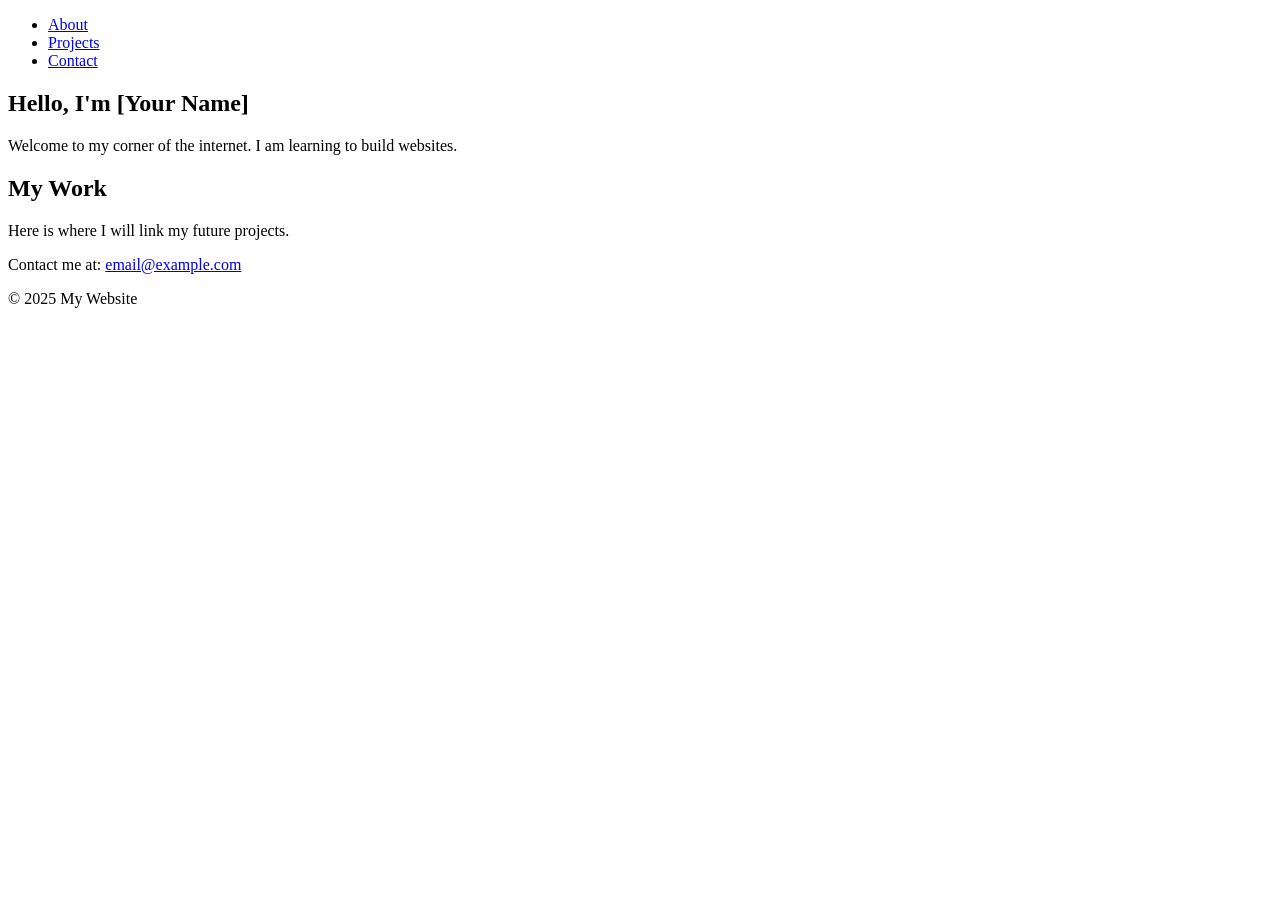
==== index.html @ 6fc8e417 "Add files via upload" ====
<!DOCTYPE html>
<html lang="en">
<head>
    <meta charset="UTF-8">
    <meta name="viewport" content="width=device-width, initial-scale=1.0">
    <title>My Personal Website</title>
    <link rel="stylesheet" href="style.css">
</head>
<body>

    <header>
        <nav>
            <ul>
                <li><a href="#about">About</a></li>
                <li><a href="#projects">Projects</a></li>
                <li><a href="#contact">Contact</a></li>
            </ul>
        </nav>
    </header>

    <main>
        <section id="about">
            <h1>Hello, I'm [Your Name]</h1>
            <p>Welcome to my corner of the internet. I am learning to build websites.</p>
        </section>

        <section id="projects">
            <h2>My Work</h2>
            <p>Here is where I will link my future projects.</p>
        </section>
    </main>

    <footer id="contact">
        <p>Contact me at: <a href="mailto:email@example.com">email@example.com</a></p>
        <p>&copy; 2025 My Website</p>
    </footer>

</body>
</html>
---- style.css ----
{\rtf1\ansi\ansicpg1252\cocoartf2822
\cocoatextscaling0\cocoaplatform0{\fonttbl\f0\fswiss\fcharset0 Helvetica;}
{\colortbl;\red255\green255\blue255;}
{\*\expandedcolortbl;;}
\margl1440\margr1440\vieww11520\viewh8400\viewkind0
\pard\tx720\tx1440\tx2160\tx2880\tx3600\tx4320\tx5040\tx5760\tx6480\tx7200\tx7920\tx8640\pardirnatural\partightenfactor0

\f0\fs24 \cf0 /* General Page Styling */\
body \{\
    font-family: Arial, sans-serif;\
    line-height: 1.6;\
    margin: 0;\
    padding: 0;\
    color: #333;\
    background-color: #f4f4f4;\
\}\
\
/* Header & Navigation */\
header \{\
    background: #35424a;\
    color: #ffffff;\
    padding: 20px 0;\
    text-align: center;\
\}\
\
header ul \{\
    padding: 0;\
    list-style: none;\
\}\
\
header li \{\
    display: inline;\
    margin: 0 20px;\
\}\
\
header a \{\
    color: #ffffff;\
    text-decoration: none;\
    font-weight: bold;\
\}\
\
/* Main Content */\
main \{\
    padding: 20px;\
    max-width: 800px;\
    margin: auto; /* Centers the content */\
    background: white;\
    min-height: 400px; /* Ensures page isn't too short */\
\}\
\
/* Footer */\
footer \{\
    text-align: center;\
    padding: 20px;\
    background: #35424a;\
    color: white;\
    margin-top: 20px;\
\}\
\
footer a \{\
    color: #e8491d;\
\}}
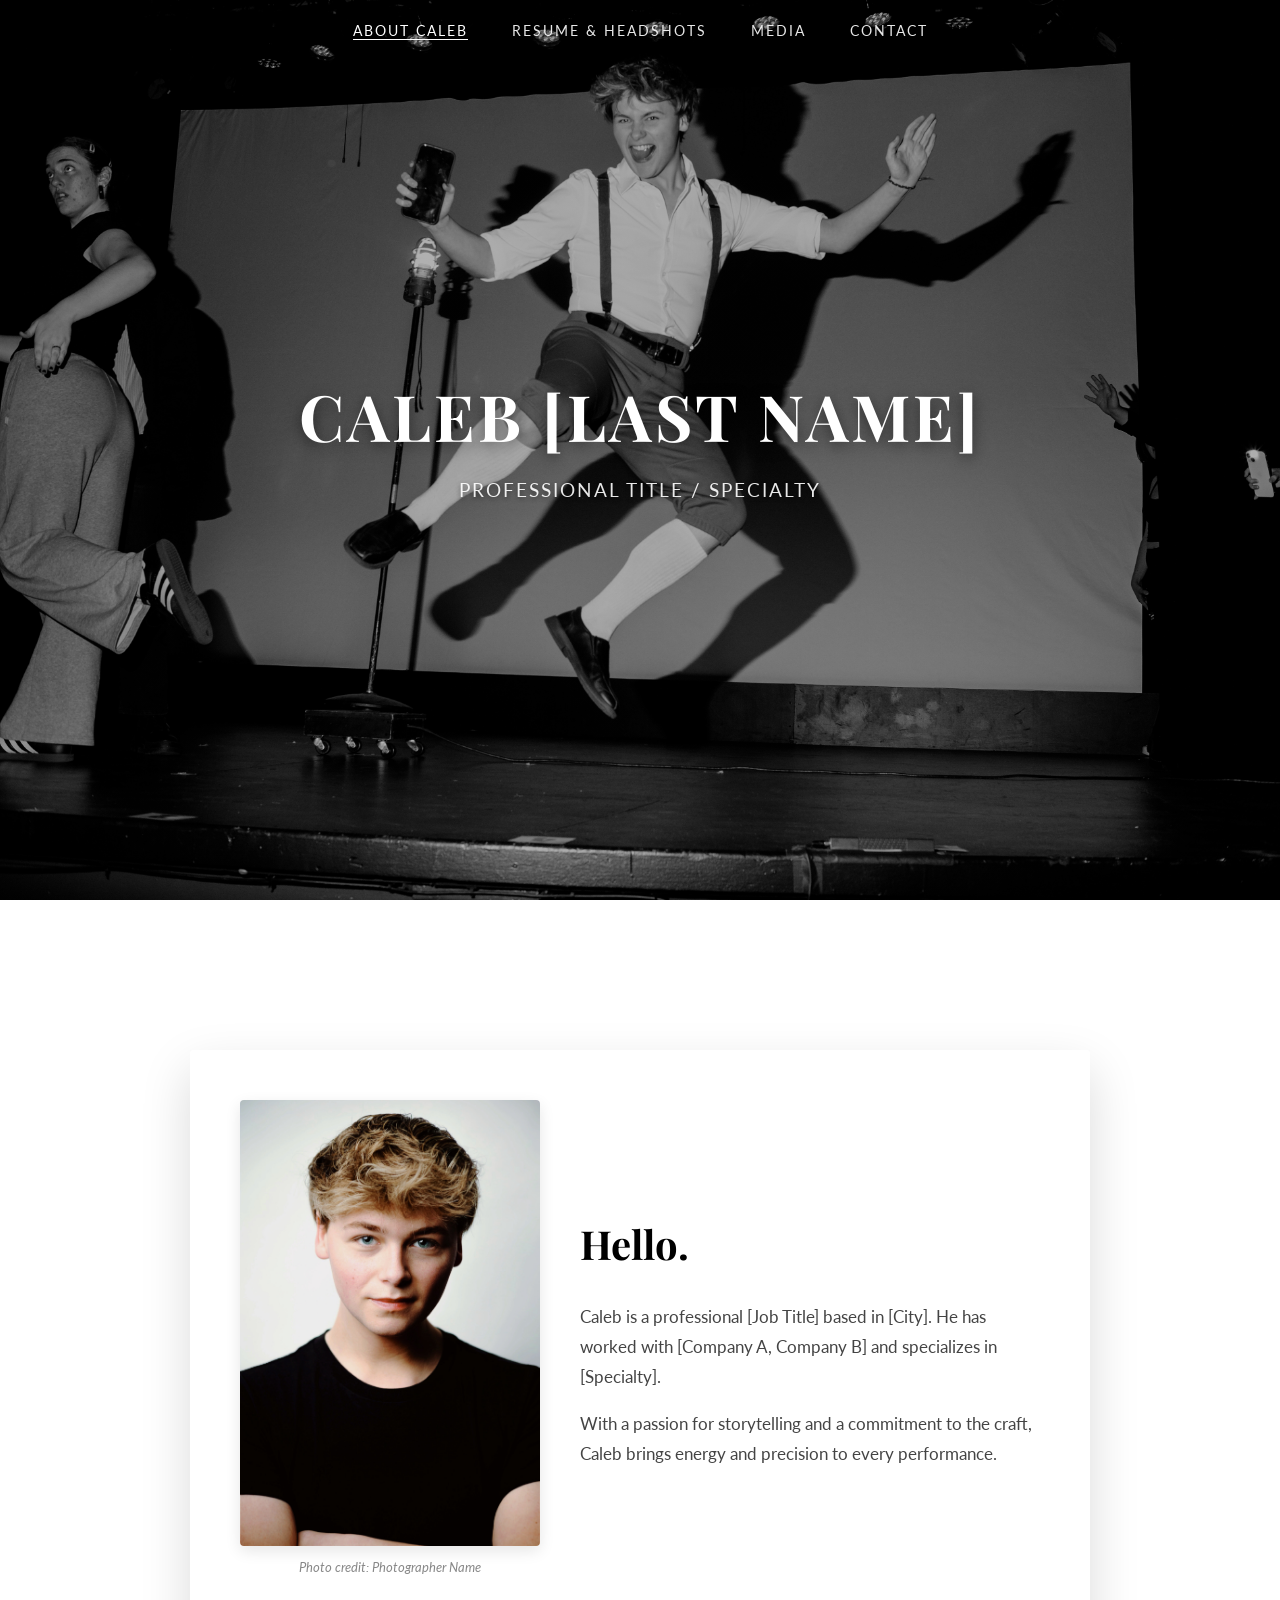
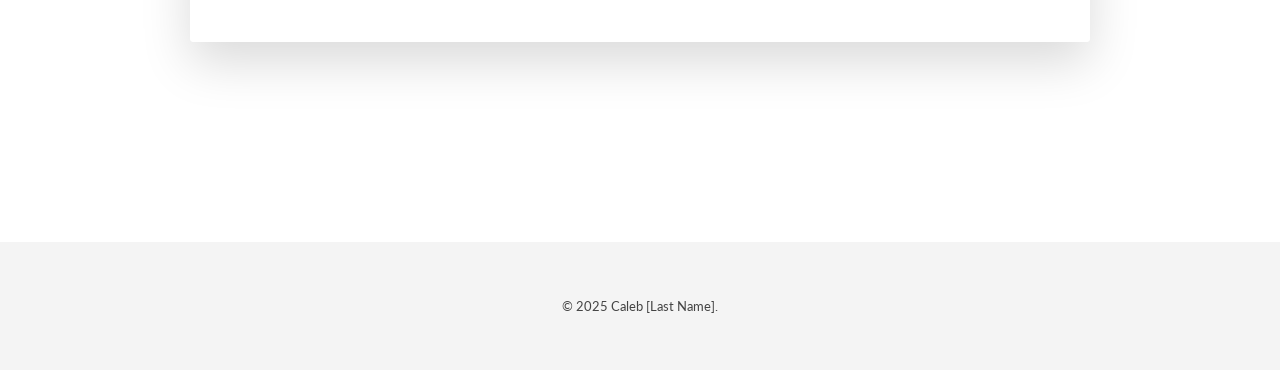
==== commit 12e6d989: "Add files via upload" ====
--- a/index.html
+++ b/index.html
@@ -3,37 +3,72 @@
 <head>
     <meta charset="UTF-8">
     <meta name="viewport" content="width=device-width, initial-scale=1.0">
-    <title>My Personal Website</title>
+    <title>Caleb | Home</title>
     <link rel="stylesheet" href="style.css">
+    <link href="https://fonts.googleapis.com/css2?family=Playfair+Display:wght@400;700&family=Lato:wght@300;400&display=swap" rel="stylesheet">
 </head>
 <body>
 
-    <header>
+    <header class="immersive-header">
         <nav>
             <ul>
-                <li><a href="#about">About</a></li>
-                <li><a href="#projects">Projects</a></li>
-                <li><a href="#contact">Contact</a></li>
+                <li><a href="index.html" class="active">About Caleb</a></li>
+                <li><a href="resume.html">Resume & Headshots</a></li>
+                <li><a href="media.html">Media</a></li>
+                <li><a href="contact.html">Contact</a></li>
             </ul>
         </nav>
     </header>
 
-    <main>
-        <section id="about">
-            <h1>Hello, I'm [Your Name]</h1>
-            <p>Welcome to my corner of the internet. I am learning to build websites.</p>
-        </section>
+    <section class="hero-immersive" id="hero">
+        <div class="hero-content">
+            <h1>Caleb [Last Name]</h1>
+            <p class="tagline-hero">PROFESSIONAL TITLE / SPECIALTY</p>
+        </div>
+    </section>
 
-        <section id="projects">
-            <h2>My Work</h2>
-            <p>Here is where I will link my future projects.</p>
-        </section>
-    </main>
+    <section class="about-reveal" id="reveal">
+        <div class="content-section">
+            <div class="profile-container">
+                <div class="headshot-placeholder">
+                    <img src="headshot.jpg" alt="Caleb Headshot">
+                    <p class="caption">Photo credit: Photographer Name</p>
+                </div>
+                <div class="bio-text">
+                    <h2>Hello.</h2>
+                    <p>Caleb is a professional [Job Title] based in [City]. He has worked with [Company A, Company B] and specializes in [Specialty].</p>
+                    <p>With a passion for storytelling and a commitment to the craft, Caleb brings energy and precision to every performance.</p> 
+                </div>
+            </div>
+        </div>
+    </section>
 
-    <footer id="contact">
-        <p>Contact me at: <a href="mailto:email@example.com">email@example.com</a></p>
-        <p>&copy; 2025 My Website</p>
+    <footer>
+        <p>&copy; 2025 Caleb [Last Name].</p>
     </footer>
+
+    <script>
+        // Select the elements we need to watch and manipulate
+        const heroSection = document.getElementById('hero');
+        const revealSection = document.getElementById('reveal');
+
+        // Create an observer that watches for when the bio section enters the screen
+        const observer = new IntersectionObserver((entries) => {
+            entries.forEach(entry => {
+                // If the bio section is even slightly visible (isIntersecting)...
+                if (entry.isIntersecting) {
+                    // Add the 'scrolled-state' class to the hero
+                    heroSection.classList.add('scrolled-state');
+                } else {
+                    // Otherwise remove it (if you scroll back up)
+                    heroSection.classList.remove('scrolled-state');
+                }
+            });
+        }, { threshold: 0.1 }); // Trigger when 10% of the bio section is visible
+
+        // Start watching the reveal section
+        observer.observe(revealSection);
+    </script>
 
 </body>
 </html>
--- a/style.css
+++ b/style.css
@@ -1,62 +1,634 @@
-{\rtf1\ansi\ansicpg1252\cocoartf2822
-\cocoatextscaling0\cocoaplatform0{\fonttbl\f0\fswiss\fcharset0 Helvetica;}
-{\colortbl;\red255\green255\blue255;}
-{\*\expandedcolortbl;;}
-\margl1440\margr1440\vieww11520\viewh8400\viewkind0
-\pard\tx720\tx1440\tx2160\tx2880\tx3600\tx4320\tx5040\tx5760\tx6480\tx7200\tx7920\tx8640\pardirnatural\partightenfactor0
-
-\f0\fs24 \cf0 /* General Page Styling */\
-body \{\
-    font-family: Arial, sans-serif;\
-    line-height: 1.6;\
-    margin: 0;\
-    padding: 0;\
-    color: #333;\
-    background-color: #f4f4f4;\
-\}\
-\
-/* Header & Navigation */\
-header \{\
-    background: #35424a;\
-    color: #ffffff;\
-    padding: 20px 0;\
-    text-align: center;\
-\}\
-\
-header ul \{\
-    padding: 0;\
-    list-style: none;\
-\}\
-\
-header li \{\
-    display: inline;\
-    margin: 0 20px;\
-\}\
-\
-header a \{\
-    color: #ffffff;\
-    text-decoration: none;\
-    font-weight: bold;\
-\}\
-\
-/* Main Content */\
-main \{\
-    padding: 20px;\
-    max-width: 800px;\
-    margin: auto; /* Centers the content */\
-    background: white;\
-    min-height: 400px; /* Ensures page isn't too short */\
-\}\
-\
-/* Footer */\
-footer \{\
-    text-align: center;\
-    padding: 20px;\
-    background: #35424a;\
-    color: white;\
-    margin-top: 20px;\
-\}\
-\
-footer a \{\
-    color: #e8491d;\
-\}}+/* =========================================
+   1. GLOBAL RESET & TYPOGRAPHY
+   ========================================= */
+body, html {
+    margin: 0;
+    padding: 0;
+    font-family: 'Lato', sans-serif;
+    color: #333;       /* Dark charcoal text */
+    background-color: #ffffff; /* White background */
+    overflow-x: hidden;
+    scroll-behavior: smooth;
+}
+
+h1, h2, h3, h4 {
+    font-family: 'Playfair Display', serif;
+    font-weight: 700;
+    color: #000; /* Pure black headers */
+}
+
+p {
+    line-height: 1.8;
+    color: #444;
+}
+
+a {
+    text-decoration: none;
+    transition: color 0.3s ease;
+    color: #000;
+}
+
+a:hover {
+    color: #666;
+}
+
+/* =========================================
+   2. NAVIGATION (Shared Styles)
+   ========================================= */
+nav ul {
+    list-style: none;
+    padding: 0;
+    margin: 0;
+}
+
+nav li {
+    display: inline;
+    margin: 0 20px;
+}
+
+nav a {
+    font-size: 0.85rem;
+    text-transform: uppercase;
+    letter-spacing: 2px;
+}
+
+/* =========================================
+   3. HEADERS
+   ========================================= */
+
+/* Immersive Header (Used on All Pages now) */
+/* Sits transparently over dark images */
+.immersive-header {
+    position: absolute;
+    top: 0;
+    width: 100%;
+    z-index: 20;
+    padding: 20px 0;
+    text-align: center;
+}
+
+.immersive-header nav a {
+    color: rgba(255,255,255,0.9); /* White text */
+    text-shadow: 0 1px 3px rgba(0,0,0,0.5);
+}
+
+.immersive-header nav a:hover,
+.immersive-header nav a.active {
+    color: #ffffff;
+    border-bottom: 1px solid #fff;
+}
+
+/* Standard Header (Legacy/Backup) */
+.main-header {
+    padding-top: 60px;
+    padding-bottom: 20px;
+    text-align: center;
+    background: #fff;
+}
+
+.main-header h1 {
+    font-size: 3rem;
+    margin: 0;
+    letter-spacing: 2px;
+    text-transform: uppercase;
+    color: #000;
+}
+
+.tagline {
+    font-size: 0.9rem;
+    letter-spacing: 1px;
+    color: #666; 
+    margin-top: 10px;
+    text-transform: uppercase;
+}
+
+.main-header nav {
+    margin-top: 40px;
+    margin-bottom: 60px;
+    border-top: 1px solid #eee;
+    border-bottom: 1px solid #eee; 
+    padding: 15px 0;
+}
+
+.main-header nav a {
+    color: #555;
+}
+
+.main-header nav a:hover, 
+.main-header nav a.active {
+    color: #000;
+    font-weight: bold;
+    border-bottom: 1px solid #000;
+}
+
+/* =========================================
+   4. HOME PAGE: HERO & REVEAL
+   ========================================= */
+.hero-immersive {
+    position: relative;
+    height: 100vh; 
+    display: flex;
+    justify-content: center;
+    align-items: center;
+    text-align: center;
+    color: white; 
+    overflow: hidden;
+    z-index: 1;
+    background-color: #000;
+}
+
+.hero-immersive::before {
+    content: '';
+    position: fixed;
+    top: 0;
+    left: 0;
+    width: 100%;
+    height: 100%;
+    /* Dark gradient overlay */
+    background-image: linear-gradient(rgba(0,0,0,0.3), rgba(0,0,0,0.3)), url('hero.jpg');
+    background-size: cover;
+    background-position: center top; 
+    z-index: -1;
+    transition: filter 1.2s ease, transform 1.2s ease;
+    will-change: filter, transform;
+}
+
+.hero-content h1 {
+    font-size: 4rem;
+    margin: 0;
+    letter-spacing: 3px;
+    text-transform: uppercase;
+    text-shadow: 0 4px 15px rgba(0,0,0,0.5);
+    color: #fff;
+}
+
+.tagline-hero {
+    font-size: 1.2rem;
+    letter-spacing: 2px;
+    text-transform: uppercase;
+    opacity: 0.9;
+    margin-top: 15px;
+    text-shadow: 0 2px 5px rgba(0,0,0,0.5);
+    color: #fff;
+}
+
+/* The Reveal State (Blurred Background) */
+.hero-immersive.scrolled-state::before {
+    filter: blur(20px) brightness(0.9);
+    transform: scale(1.05);
+}
+
+/* The Reveal Section Wrapper */
+.about-reveal {
+    background-color: transparent; 
+    padding: 150px 20px 100px 20px;
+    position: relative;
+    z-index: 10;
+    min-height: 60vh;
+}
+
+/* The Frosted Content Box */
+.profile-container {
+    display: flex;
+    flex-direction: row; 
+    justify-content: center;
+    align-items: center; 
+    gap: 40px; 
+    background: rgba(255, 255, 255, 0.95);
+    padding: 50px;
+    border-radius: 4px;
+    color: #333; 
+    max-width: 1000px; 
+    margin: 0 auto;
+    box-shadow: 0 20px 50px rgba(0,0,0,0.15);
+}
+
+.headshot-placeholder {
+    flex-shrink: 0;
+}
+
+.headshot-placeholder img {
+    width: 300px; 
+    height: auto;
+    border-radius: 4px;
+    display: block; 
+    box-shadow: 0 5px 15px rgba(0,0,0,0.1);
+}
+
+.caption {
+    font-size: 0.8rem;
+    color: #888;
+    text-align: center;
+    margin-top: 10px;
+    font-style: italic;
+}
+
+.bio-text {
+    flex: 1; 
+    min-width: 300px; 
+    line-height: 1.9;
+    font-size: 1.05rem;
+}
+
+.bio-text h2 {
+    font-size: 2.5rem;
+    margin-top: 0;
+    margin-bottom: 20px;
+    color: #000;
+}
+
+/* =========================================
+   5. MEDIA PAGE (Cinema + Gallery)
+   ========================================= */
+.media-hero {
+    position: relative;
+    min-height: 90vh; 
+    display: flex;
+    justify-content: center;
+    align-items: center;
+    text-align: center;
+    color: white;
+    padding-top: 80px;
+    background-color: #000;
+    z-index: 1;
+}
+
+.media-hero::before {
+    content: '';
+    position: absolute;
+    top: 0;
+    left: 0;
+    width: 100%;
+    height: 100%;
+    background-image: linear-gradient(rgba(0,0,0,0.85), rgba(0,0,0,0.85)), url('hero.jpg');
+    background-size: cover;
+    background-position: center top;
+    z-index: -1;
+    background-attachment: fixed; 
+}
+
+.media-hero-content {
+    width: 100%;
+    max-width: 900px;
+    padding: 20px;
+}
+
+.media-hero-content h1 {
+    font-size: 3.5rem;
+    margin-bottom: 10px;
+    text-shadow: 0 4px 10px rgba(0,0,0,0.5);
+    color: #fff;
+}
+
+.cinema-container {
+    margin-top: 40px;
+    position: relative;
+    width: 100%;
+    box-shadow: 0 0 50px rgba(255, 255, 255, 0.1); 
+    border-radius: 8px;
+    overflow: hidden;
+    border: 1px solid rgba(255,255,255,0.2);
+}
+
+.video-wrapper {
+    position: relative;
+    padding-bottom: 56.25%;
+    height: 0;
+    background: #000;
+}
+
+.video-wrapper iframe {
+    position: absolute;
+    top: 0;
+    left: 0;
+    width: 100%;
+    height: 100%;
+}
+
+.media-gallery-section {
+    background-color: #ffffff;
+    padding: 80px 20px;
+    position: relative;
+    z-index: 10;
+}
+
+.gallery-title {
+    text-align: center;
+    font-size: 2rem;
+    color: #333;
+    margin-bottom: 50px;
+    position: relative;
+    display: inline-block;
+    width: 100%;
+}
+
+.gallery-title::after {
+    content: '';
+    display: block;
+    width: 50px;
+    height: 2px;
+    background: #333;
+    margin: 15px auto 0;
+}
+
+.media-grid {
+    display: grid;
+    grid-template-columns: 1fr 1fr;
+    gap: 60px;
+}
+
+.media-item {
+    text-align: center;
+}
+
+.media-item h3 {
+    margin-top: 20px;
+    font-size: 1.2rem;
+    color: #000;
+}
+
+.video-container {
+    position: relative;
+    padding-bottom: 56.25%;
+    height: 0;
+    overflow: hidden;
+    background: #000;
+    border-radius: 4px;
+    box-shadow: 0 10px 25px rgba(0,0,0,0.1);
+    transition: transform 0.3s ease;
+}
+
+.video-container iframe {
+    position: absolute;
+    top: 0;
+    left: 0;
+    width: 100%;
+    height: 100%;
+}
+
+.media-item:hover .video-container {
+    transform: translateY(-5px);
+}
+
+/* =========================================
+   6. SUB-PAGE HERO (Resume & Contact)
+   ========================================= */
+/* Similar to Media Hero, but shorter so content is visible sooner */
+.sub-hero {
+    position: relative;
+    min-height: 50vh; /* Shorter than the 90vh Media header */
+    display: flex;
+    justify-content: center;
+    align-items: center;
+    text-align: center;
+    color: white;
+    padding-top: 80px;
+    background-color: #000;
+    z-index: 1;
+}
+
+.sub-hero::before {
+    content: '';
+    position: absolute;
+    top: 0;
+    left: 0;
+    width: 100%;
+    height: 100%;
+    /* Same background image as Home/Media for consistency */
+    background-image: linear-gradient(rgba(0,0,0,0.7), rgba(0,0,0,0.7)), url('hero.jpg');
+    background-size: cover;
+    background-position: center top;
+    z-index: -1;
+    background-attachment: fixed; 
+}
+
+.sub-hero-content h1 {
+    font-size: 3.5rem;
+    margin: 0;
+    text-shadow: 0 4px 10px rgba(0,0,0,0.5);
+    color: #fff;
+    text-transform: uppercase;
+    letter-spacing: 2px;
+}
+
+.sub-hero-content .tagline-hero {
+    color: rgba(255,255,255,0.9);
+}
+
+/* Wrapper for content below the hero on sub-pages */
+.page-content-wrapper {
+    padding-top: 80px;
+    background-color: #fff;
+    position: relative;
+    z-index: 10;
+}
+
+/* =========================================
+   7. CONTACT PAGE STYLES
+   ========================================= */
+.contact-buttons {
+    display: flex;
+    justify-content: center;
+    gap: 20px;
+    margin-bottom: 40px;
+    flex-wrap: wrap;
+}
+
+.btn-social {
+    display: inline-flex;
+    align-items: center;
+    gap: 10px;
+    padding: 12px 25px;
+    border-radius: 5px;
+    font-weight: bold;
+    color: white;
+}
+
+.btn-social:hover {
+    transform: translateY(-2px);
+    opacity: 0.9;
+}
+
+.btn-social.email { background-color: #333; }
+.btn-social.youtube { background-color: #FF0000; }
+.btn-social.linkedin { background-color: #0077B5; }
+
+.form-container {
+    max-width: 600px;
+    margin: 0 auto;
+    text-align: left;
+    background: #f9f9f9;
+    padding: 40px;
+    border-radius: 8px;
+    border: 1px solid #eee; 
+}
+
+.form-group { margin-bottom: 20px; }
+.form-group label { display: block; margin-bottom: 8px; font-weight: bold; color: #333; }
+.required { color: #d93025; }
+
+input[type="email"], input[type="text"], input[type="tel"], textarea {
+    width: 100%;
+    padding: 12px;
+    border: 1px solid #ccc; 
+    border-radius: 4px;
+    font-family: 'Lato', sans-serif;
+    box-sizing: border-box;
+    background-color: #fff;
+    color: #333;
+}
+
+input:focus, textarea:focus {
+    border-color: #333;
+    outline: none;
+}
+
+.btn-submit {
+    display: block;
+    width: 100%;
+    padding: 15px;
+    background-color: #000;
+    color: #fff;
+    border: none;
+    font-weight: bold;
+    cursor: pointer;
+    margin-top: 10px;
+    letter-spacing: 1px;
+}
+
+.btn-submit:hover { background-color: #333; }
+
+/* =========================================
+   8. STANDARD LAYOUT UTILITIES
+   ========================================= */
+.content-section {
+    max-width: 900px;
+    margin: 0 auto 100px auto;
+    padding: 0 20px;
+}
+
+.divider {
+    border: 0;
+    height: 1px;
+    background: #ddd; 
+    margin: 40px auto;
+    max-width: 200px;
+}
+
+/* =========================================
+   9. FOOTER
+   ========================================= */
+footer {
+    padding: 40px;
+    background-color: #f4f4f4;
+    text-align: center;
+    font-size: 0.8rem;
+    color: #888;
+    position: relative;
+    z-index: 10;
+}
+
+/* =========================================
+   10. MOBILE RESPONSIVENESS
+   ========================================= */
+@media (max-width: 768px) {
+    .hero-content h1, 
+    .media-hero-content h1,
+    .sub-hero-content h1 { 
+        font-size: 2.5rem; 
+    }
+    
+    .profile-container { 
+        flex-direction: column; 
+        text-align: center; 
+        padding: 30px; 
+    }
+    
+    .bio-text { text-align: left; }
+    
+    .media-grid { grid-template-columns: 1fr; }
+    
+    .immersive-header nav li, 
+    .main-header nav li { 
+        margin: 0 10px; 
+        display: block; 
+        margin-bottom: 10px;
+    }
+}
+
+/* =========================================
+   11. RESUME PAGE SPECIFICS
+   ========================================= */
+
+/* Download Link Styling */
+.download-bar {
+    text-align: center;
+    margin-bottom: 20px;
+    font-size: 0.9rem;
+    color: #888;
+}
+
+.download-bar a {
+    text-decoration: underline;
+    color: #555;
+}
+
+/* PDF Viewer Styling - Seamless "Paper" Look */
+.pdf-viewer-container {
+    width: 100%;
+    max-width: 850px; 
+    margin: 0 auto; 
+    
+    /* Height matches approx aspect ratio of a letter page to minimize grey bars */
+    height: 1100px; 
+    
+    /* Pure white background to blend with page */
+    background-color: #fff; 
+    
+    /* REMOVED borders and shadows for a flat, seamless look */
+    border: none;
+    box-shadow: none;
+    
+    display: block;
+}
+
+/* Headshots Grid */
+.section-title {
+    text-align: center;
+    font-size: 2.5rem;
+    margin-bottom: 50px;
+    color: #000;
+}
+
+.headshot-grid {
+    display: grid;
+    grid-template-columns: repeat(auto-fit, minmax(250px, 1fr));
+    gap: 40px;
+    justify-content: center;
+}
+
+.headshot-item {
+    text-align: center;
+}
+
+.headshot-item img {
+    width: 100%;
+    height: auto;
+    border-radius: 4px;
+    box-shadow: 0 5px 15px rgba(0,0,0,0.1);
+    transition: transform 0.3s ease;
+    display: block;
+}
+
+.headshot-item:hover img {
+    transform: scale(1.02);
+}
+
+/* Responsive adjustments */
+@media (max-width: 768px) {
+    .pdf-viewer-container {
+        height: 500px;
+        /* On mobile, we might want a thin border just to show where it ends */
+        border: 1px solid #eee; 
+    }
+}
